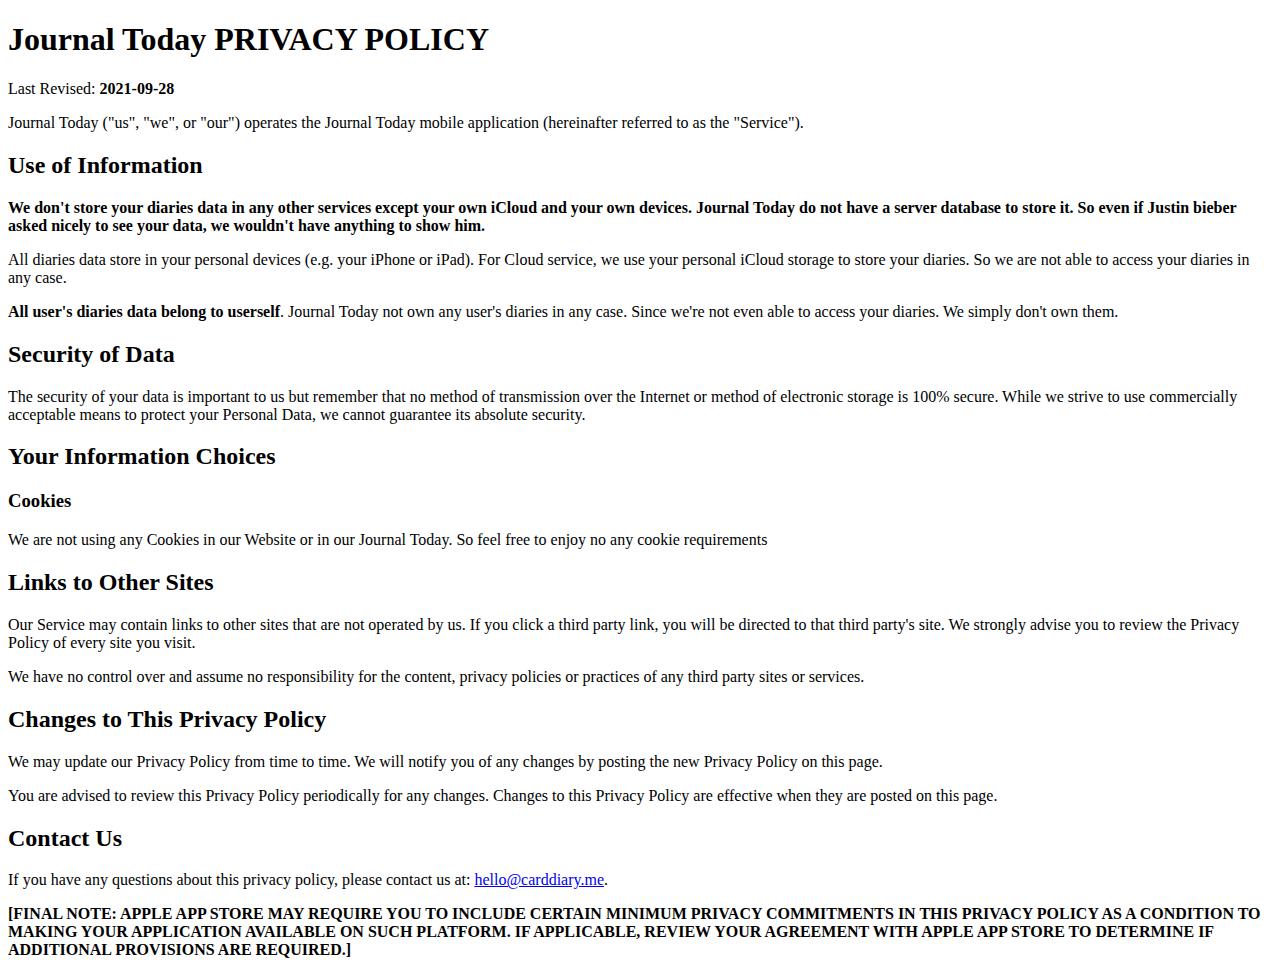
==== index.html @ 985dcaf8 "index" ====
<!DOCTYPE html>
<!-- saved from url=(0042)https://carddiary.me/Privacy%20Policy.html -->
<html><head><meta http-equiv="Content-Type" content="text/html; charset=UTF-8">
  
  
  <meta content="app-id=1586753437" name="apple-itunes-app">
  <meta content="Privacy Policy" name="description">
  <meta content="Diary,Day One,Day One Journal,grid diary,time caps,daygram,orange diary,mori journal,DayOne 2,notes" name="keywords">

  <title>Privacy Policy</title>
  <link href="./Privacy Policy_files/support-82c33156.css" rel="stylesheet" media="all">
</head>

<body class="support support_privacy-page" data-new-gr-c-s-check-loaded="14.1029.0" data-gr-ext-installed=""><div class="container"><h1 id="card-diary-privacy-policy"><strong>Journal Today</strong> PRIVACY POLICY</h1>

<p>Last Revised: <strong>2021-09-28</strong></p>

<p>Journal Today ("us", "we", or "our") operates the Journal Today mobile application (hereinafter referred to as the "Service").</p>

<h2 id="use-of-information">Use of Information</h2>

<p><strong>We don't store your diaries data in any other services except your own iCloud and your own devices. Journal Today do not have a server database to store it. So even if Justin bieber asked nicely to see your data, we wouldn't have anything to show him.</strong></p>

<p>All diaries data store in your personal devices (e.g. your iPhone or iPad). For Cloud service, we use your personal iCloud storage to store your diaries. So we are not able to access your diaries in any case.</p>

<p><strong>All user's diaries data belong to userself</strong>. Journal Today not own any user's diaries in any case. Since we're not even able to access your diaries. We simply don't own them.</p>

<h2>Security of Data</h2>
<p>The security of your data is important to us but remember that no method of transmission over the Internet or method of electronic storage is 100% secure. While we strive to use commercially acceptable means to protect your Personal Data, we cannot guarantee its absolute security.</p>

<h2 id="your-information-choices">Your Information Choices</h2>

<h3 id="cookies">Cookies</h3>

<p>We are not using any Cookies in our Website or in our Journal Today. So feel free to enjoy no any cookie requirements</p>

<h2>Links to Other Sites</h2>
<p>Our Service may contain links to other sites that are not operated by us. If you click a third party link, you will be directed to that third party's site. We strongly advise you to review the Privacy Policy of every site you visit.</p>
<p>We have no control over and assume no responsibility for the content, privacy policies or practices of any third party sites or services.</p>

<h2>Changes to This Privacy Policy</h2>
<p>We may update our Privacy Policy from time to time. We will notify you of any changes by posting the new Privacy Policy on this page.</p>
<p>You are advised to review this Privacy Policy periodically for any changes. Changes to this Privacy Policy are effective when they are posted on this page.</p>

<h2 id="contact-us">Contact Us</h2>

<p>If you have any questions about this privacy policy, please contact us at:  <a href="mailto:hello@carddiary.me" target="_blank">hello@carddiary.me</a>.</p>

<p><strong>[FINAL NOTE: APPLE APP STORE MAY REQUIRE YOU TO INCLUDE CERTAIN MINIMUM PRIVACY COMMITMENTS IN THIS PRIVACY POLICY AS A CONDITION TO MAKING YOUR APPLICATION AVAILABLE ON SUCH PLATFORM. IF APPLICABLE, REVIEW YOUR AGREEMENT WITH APPLE APP STORE TO DETERMINE IF ADDITIONAL PROVISIONS ARE REQUIRED.]</strong></p>
</div>
</body><grammarly-desktop-integration data-grammarly-shadow-root="true"></grammarly-desktop-integration></html>
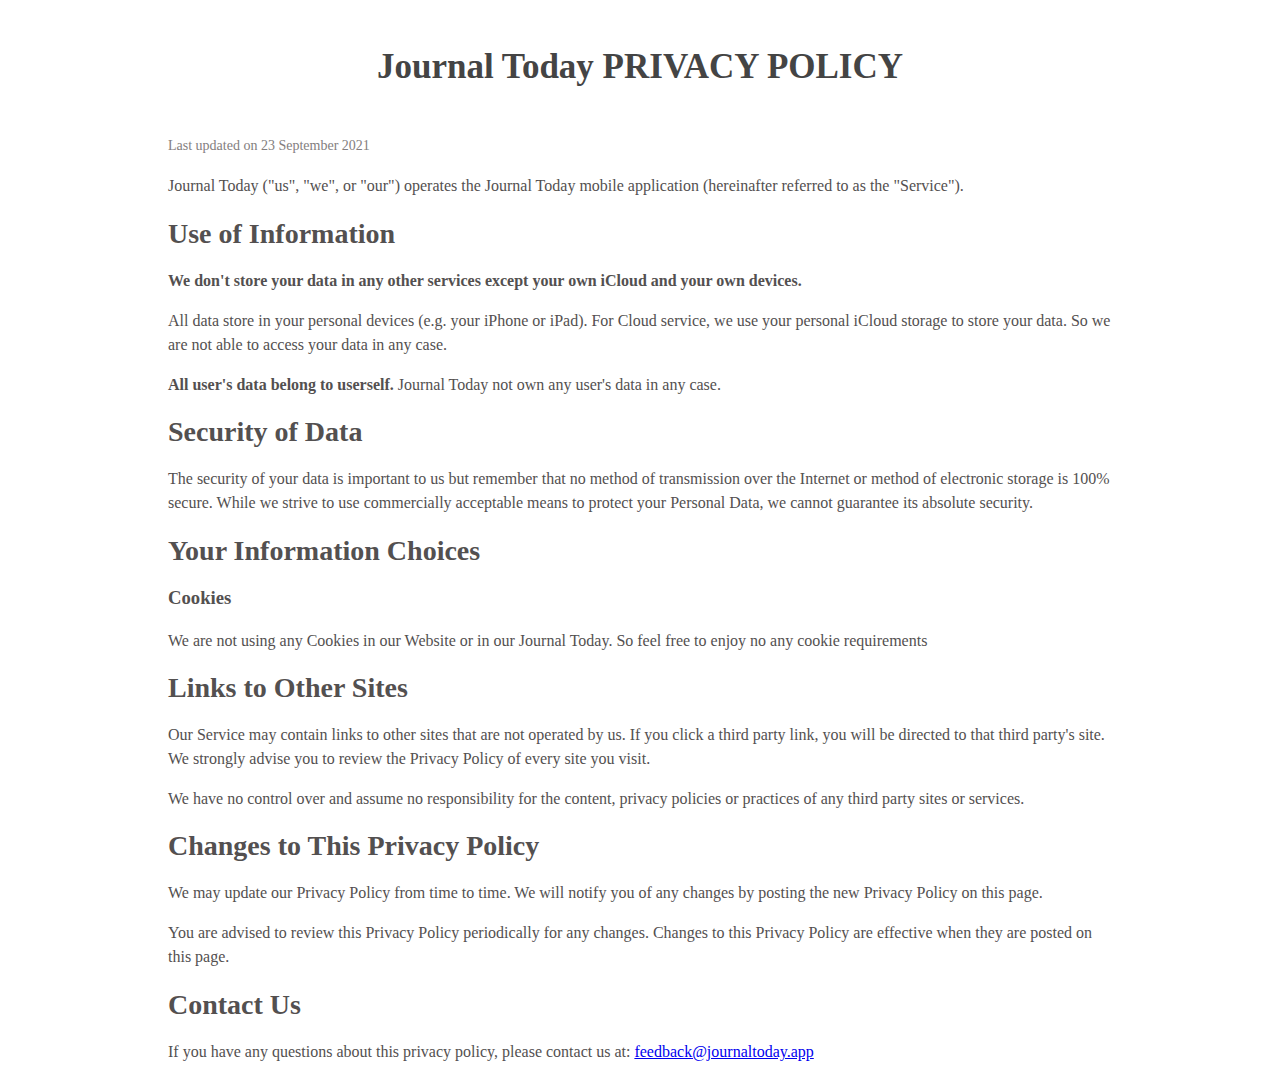
==== commit dd141382: "someupdates" ====
--- a/index.html
+++ b/index.html
@@ -1,51 +1,78 @@
-<!DOCTYPE html>
-<!-- saved from url=(0042)https://carddiary.me/Privacy%20Policy.html -->
-<html><head><meta http-equiv="Content-Type" content="text/html; charset=UTF-8">
-  
-  
-  <meta content="app-id=1586753437" name="apple-itunes-app">
-  <meta content="Privacy Policy" name="description">
-  <meta content="Diary,Day One,Day One Journal,grid diary,time caps,daygram,orange diary,mori journal,DayOne 2,notes" name="keywords">
-
-  <title>Privacy Policy</title>
-  <link href="./Privacy Policy_files/support-82c33156.css" rel="stylesheet" media="all">
-</head>
-
-<body class="support support_privacy-page" data-new-gr-c-s-check-loaded="14.1029.0" data-gr-ext-installed=""><div class="container"><h1 id="card-diary-privacy-policy"><strong>Journal Today</strong> PRIVACY POLICY</h1>
-
-<p>Last Revised: <strong>2021-09-28</strong></p>
-
-<p>Journal Today ("us", "we", or "our") operates the Journal Today mobile application (hereinafter referred to as the "Service").</p>
-
-<h2 id="use-of-information">Use of Information</h2>
-
-<p><strong>We don't store your diaries data in any other services except your own iCloud and your own devices. Journal Today do not have a server database to store it. So even if Justin bieber asked nicely to see your data, we wouldn't have anything to show him.</strong></p>
-
-<p>All diaries data store in your personal devices (e.g. your iPhone or iPad). For Cloud service, we use your personal iCloud storage to store your diaries. So we are not able to access your diaries in any case.</p>
-
-<p><strong>All user's diaries data belong to userself</strong>. Journal Today not own any user's diaries in any case. Since we're not even able to access your diaries. We simply don't own them.</p>
-
-<h2>Security of Data</h2>
-<p>The security of your data is important to us but remember that no method of transmission over the Internet or method of electronic storage is 100% secure. While we strive to use commercially acceptable means to protect your Personal Data, we cannot guarantee its absolute security.</p>
-
-<h2 id="your-information-choices">Your Information Choices</h2>
-
-<h3 id="cookies">Cookies</h3>
-
-<p>We are not using any Cookies in our Website or in our Journal Today. So feel free to enjoy no any cookie requirements</p>
-
-<h2>Links to Other Sites</h2>
-<p>Our Service may contain links to other sites that are not operated by us. If you click a third party link, you will be directed to that third party's site. We strongly advise you to review the Privacy Policy of every site you visit.</p>
-<p>We have no control over and assume no responsibility for the content, privacy policies or practices of any third party sites or services.</p>
-
-<h2>Changes to This Privacy Policy</h2>
-<p>We may update our Privacy Policy from time to time. We will notify you of any changes by posting the new Privacy Policy on this page.</p>
-<p>You are advised to review this Privacy Policy periodically for any changes. Changes to this Privacy Policy are effective when they are posted on this page.</p>
-
-<h2 id="contact-us">Contact Us</h2>
-
-<p>If you have any questions about this privacy policy, please contact us at:  <a href="mailto:hello@carddiary.me" target="_blank">hello@carddiary.me</a>.</p>
-
-<p><strong>[FINAL NOTE: APPLE APP STORE MAY REQUIRE YOU TO INCLUDE CERTAIN MINIMUM PRIVACY COMMITMENTS IN THIS PRIVACY POLICY AS A CONDITION TO MAKING YOUR APPLICATION AVAILABLE ON SUCH PLATFORM. IF APPLICABLE, REVIEW YOUR AGREEMENT WITH APPLE APP STORE TO DETERMINE IF ADDITIONAL PROVISIONS ARE REQUIRED.]</strong></p>
-</div>
-</body><grammarly-desktop-integration data-grammarly-shadow-root="true"></grammarly-desktop-integration></html>+<!DOCTYPE html>
+<html>
+
+<head>
+    <title>Journal Today</title>
+    <style>
+        h1 {
+            color: #444444;
+            text-align: center;
+            font-family: "Times New Roman";
+            font-size: 35px;
+            line-height: 150%;
+            padding: 0.5em;
+        }
+
+        h2 {
+            font-size: 28px;
+        }
+
+        body {
+            font-family: "Trebuchet MS";
+            color: #535050;
+            font-size: 16px;
+            line-height: 150%;
+            padding: 0em 10em;
+        }
+    </style>
+</head>
+
+<body>
+    <header>
+        <h1>Journal Today PRIVACY POLICY</h1>
+    </header>
+
+    <main>
+        <p style="color: rgb(131, 126, 126);font-size: 14px;">Last updated on 23 September 2021</p>
+        <p>Journal Today ("us", "we", or "our") operates the Journal Today mobile application (hereinafter referred to
+            as the "Service").</p>
+        <h2>Use of Information</h2>
+        <p><strong>We don't store your data in any other services except your own iCloud and your own devices.</strong></p>
+
+        <p>All data store in your personal devices (e.g. your iPhone or iPad). For Cloud service, we use your
+            personal iCloud storage to store your data. So we are not able to access your data in any case.</p>
+
+        <p><strong>All user's data belong to userself. </strong>Journal Today not own any user's data in any
+            case.</p>
+
+        <h2>Security of Data</h2>
+        <p>The security of your data is important to us but remember that no method of transmission over the Internet or
+            method of electronic storage is 100% secure. While we strive to use commercially acceptable means to protect
+            your Personal Data, we cannot guarantee its absolute security.</p>
+
+        <h2>Your Information Choices</h2>
+        <h3>Cookies</h3>
+        <p>We are not using any Cookies in our Website or in our Journal Today. So feel free to enjoy no any cookie
+            requirements</p>
+
+        <h2>Links to Other Sites</h2>
+        <p>Our Service may contain links to other sites that are not operated by us. If you click a third party link,
+            you will be directed to that third party's site. We strongly advise you to review the Privacy Policy of
+            every site you visit. </p>
+        <p>We have no control over and assume no responsibility for the content, privacy policies or practices of any
+            third party sites or services.</p>
+        <h2>Changes to This Privacy Policy</h2>
+        <p>We may update our Privacy Policy from time to time. We will notify you of any changes by posting the new
+            Privacy Policy on this page. </p>
+
+        <p>You are advised to review this Privacy Policy periodically for any changes. Changes to this Privacy Policy
+            are effective when they are posted on this page. </p>
+        <h2>Contact Us</h2>
+        <p>If you have any questions about this privacy policy, please contact us at: <a href="feedback@journaltoday.app"
+                target="_blank">feedback@journaltoday.app</a></p>
+
+    </main>
+
+</body>
+
+</html>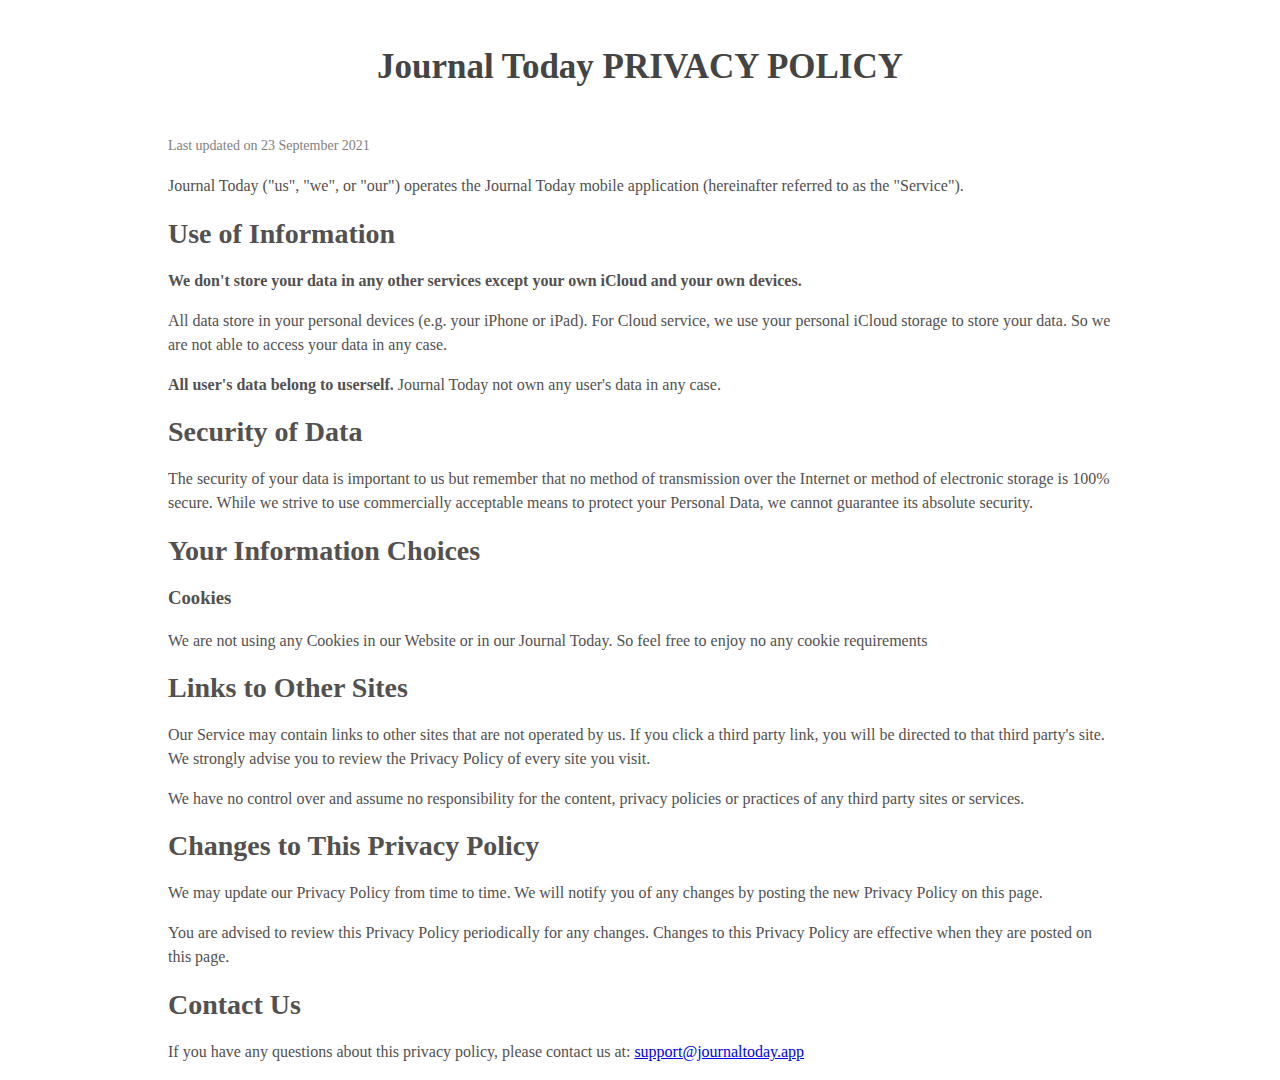
==== commit 446e0127: "support@journaltoday.app" ====
--- a/index.html
+++ b/index.html
@@ -68,8 +68,8 @@
         <p>You are advised to review this Privacy Policy periodically for any changes. Changes to this Privacy Policy
             are effective when they are posted on this page. </p>
         <h2>Contact Us</h2>
-        <p>If you have any questions about this privacy policy, please contact us at: <a href="feedback@journaltoday.app"
-                target="_blank">feedback@journaltoday.app</a></p>
+        <p>If you have any questions about this privacy policy, please contact us at: <a href="support@journaltoday.app"
+                target="_blank">support@journaltoday.app</a></p>
 
     </main>
 
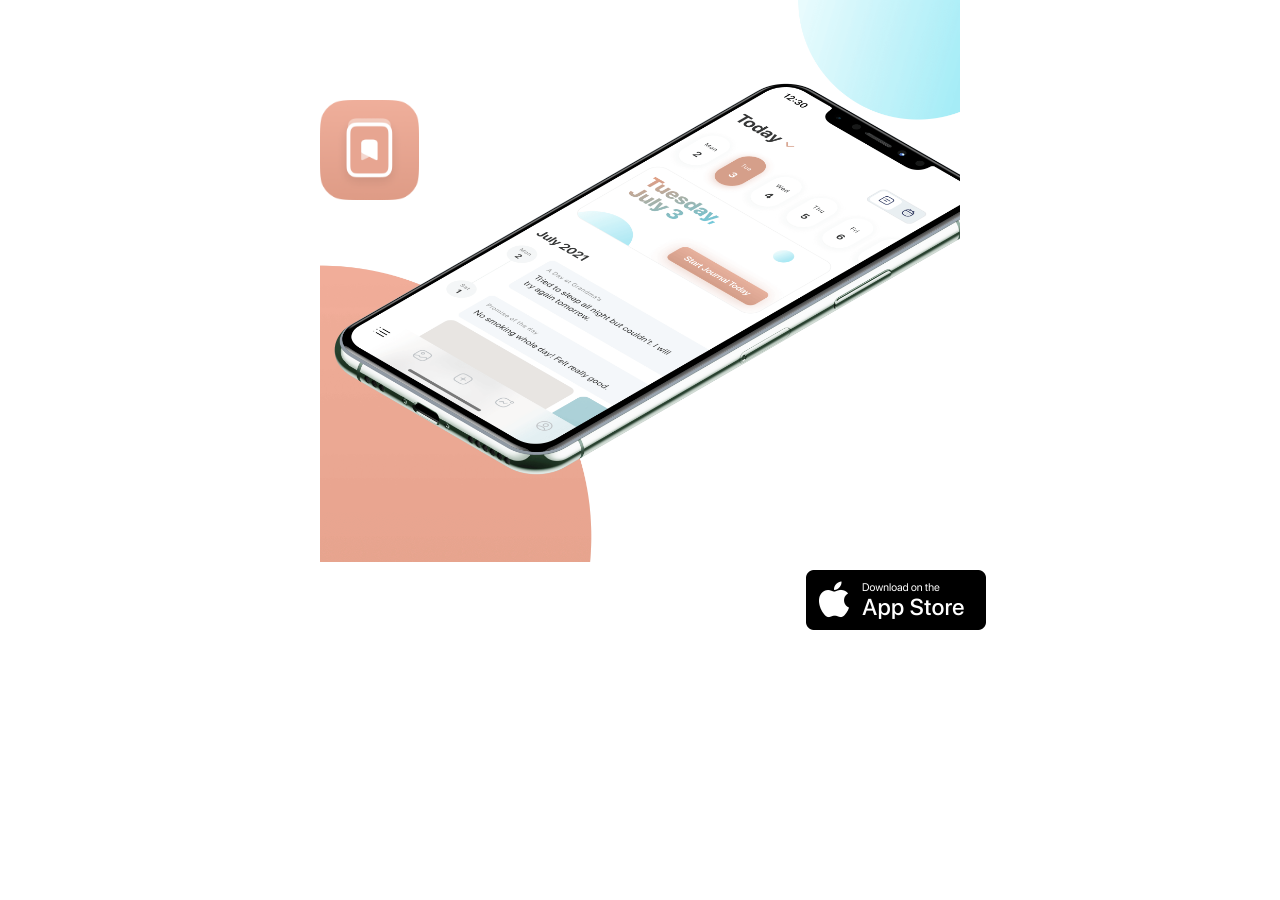
==== commit afdd5e91: "Website update" ====
--- a/index.html
+++ b/index.html
@@ -1,78 +1,61 @@
 <!DOCTYPE html>
 <html>
-
 <head>
     <title>Journal Today</title>
-    <style>
-        h1 {
-            color: #444444;
-            text-align: center;
-            font-family: "Times New Roman";
-            font-size: 35px;
-            line-height: 150%;
-            padding: 0.5em;
-        }
+    <meta http-equiv="Content-Type" content="text/html; charset=UTF-8">
+    <meta name="viewport" content="width=device-width, initial-scale=1.0, maximum-scale=1.0, user-scalable=0">
+    <meta property="og:title" content="Journal Today"/>
+    <meta property="og:image" content="./imgs/screenshot.png"/>
 
-        h2 {
-            font-size: 28px;
-        }
+    <!-- Description -->
+    <meta name="author" content="Journal Today"/>
+    <meta name="keywords"  content="journal,today,days,moments,countdown,iOS,iPhone,app,mobile,full page,landing page,design,memories,events"/>
+    <meta name="Resource-type" content="Document"/>
+    
+    <!-- Open Graph data -->        
+    <meta property="og:site_name" content="Journal Today"/>
+    <meta property="og:title" content="Journal Today" />
+    <meta property="og:image" content="./imgs/screenshot.png" />
+    <meta property="og:type" content="website" />
+    <meta property="og:url" content="https://journaltoday.app" />
 
-        body {
-            font-family: "Trebuchet MS";
-            color: #535050;
-            font-size: 16px;
-            line-height: 150%;
-            padding: 0em 10em;
-        }
-    </style>
+    <!-- Twitter -->    
+    <meta name="twitter:card" content="summary">
+    <meta name="twitter:title" content="Journal Today">
+    <meta name="twitter:url" content="https://journaltoday.app">
+    <meta name="twitter:image" content="./imgs/screenshot.png">
+
+    <!-- Icons -->          
+    <link rel="shortcut icon" href="./imgs/favicon_io/favicon.ico" />
+    <link href="./imgs/screenshot.png" type="image/png" rel="image_src">
+    <link href="https://journaltoday.app" rel="canonical">
+    
+    <link rel="apple-touch-icon" href="./imgs/favicon_io/apple-touch-icon.png">
+    <link rel="icon" type="image/png" sizes="512x512"  href="./imgs/favicon_io/android-icon-512x512.png">
+    <link rel="icon" type="image/png" sizes="192x192"  href="./imgs/favicon_io/android-icon-192x192.png">
+    <link rel="icon" type="image/png" sizes="32x32" href="./imgs/favicon_io/favicon-32x32.png">
+    <link rel="icon" type="image/png" sizes="16x16" href="./imgs/favicon_io/favicon-16x16.png">
+    <meta name="theme-color" content="#ffffff">
+
+
+    <link rel="stylesheet" href="style.css">
 </head>
-
 <body>
-    <header>
-        <h1>Journal Today PRIVACY POLICY</h1>
-    </header>
-
-    <main>
-        <p style="color: rgb(131, 126, 126);font-size: 14px;">Last updated on 23 September 2021</p>
-        <p>Journal Today ("us", "we", or "our") operates the Journal Today mobile application (hereinafter referred to
-            as the "Service").</p>
-        <h2>Use of Information</h2>
-        <p><strong>We don't store your data in any other services except your own iCloud and your own devices.</strong></p>
-
-        <p>All data store in your personal devices (e.g. your iPhone or iPad). For Cloud service, we use your
-            personal iCloud storage to store your data. So we are not able to access your data in any case.</p>
-
-        <p><strong>All user's data belong to userself. </strong>Journal Today not own any user's data in any
-            case.</p>
-
-        <h2>Security of Data</h2>
-        <p>The security of your data is important to us but remember that no method of transmission over the Internet or
-            method of electronic storage is 100% secure. While we strive to use commercially acceptable means to protect
-            your Personal Data, we cannot guarantee its absolute security.</p>
-
-        <h2>Your Information Choices</h2>
-        <h3>Cookies</h3>
-        <p>We are not using any Cookies in our Website or in our Journal Today. So feel free to enjoy no any cookie
-            requirements</p>
-
-        <h2>Links to Other Sites</h2>
-        <p>Our Service may contain links to other sites that are not operated by us. If you click a third party link,
-            you will be directed to that third party's site. We strongly advise you to review the Privacy Policy of
-            every site you visit. </p>
-        <p>We have no control over and assume no responsibility for the content, privacy policies or practices of any
-            third party sites or services.</p>
-        <h2>Changes to This Privacy Policy</h2>
-        <p>We may update our Privacy Policy from time to time. We will notify you of any changes by posting the new
-            Privacy Policy on this page. </p>
-
-        <p>You are advised to review this Privacy Policy periodically for any changes. Changes to this Privacy Policy
-            are effective when they are posted on this page. </p>
-        <h2>Contact Us</h2>
-        <p>If you have any questions about this privacy policy, please contact us at: <a href="support@journaltoday.app"
-                target="_blank">support@journaltoday.app</a></p>
-
-    </main>
+    <div id="wrap"> 
+        <div id="app_img"><img id="app_img_real" src="./imgs/screenshot.png"></div>
+        <div class="top_line"></div>
+        <div class="inner_wrap">
+            
+            <div id="top"><img src="./imgs/logo.png" width="100" height="100"></div>
+            <div id="middle"> 
+                <div id="app_download">
+                    <div class="appstore"><a href="https://apps.apple.com/app/id1586753437" target="_blank"><img src="./imgs/download_appstore.png"></a></div>
+                </div>
+                
+            </div>
+        </div>
+    </div>
 
 </body>
-
-</html>+</html>
+    --- a/style.css
+++ b/style.css
@@ -0,0 +1,99 @@
+
+html {overflow-x:hidden;}
+body {
+    background-color: #fff;
+    margin: 0;
+    padding:0;
+    color:#2B2B2B;
+    width:100%; height:100%;
+    position: fixed;
+}
+
+h1{ margin:0; }
+a { color:#2B2B2B; }
+a:hover { color:#00bcd4; }
+textarea:focus, input:focus{ outline: none; }
+
+::-webkit-scrollbar { 
+    /*display: none; */
+}
+::-webkit-input-placeholder {
+  color: #44484a;
+}
+::-moz-selection {
+   background-color: #000;
+   color: #fff;
+}
+::selection {
+    background-color: #000;
+    color: #fff;
+}
+
+#wrap .top_line {width:100%; height:5px; background-color: #65DCFF; z-index: 2; display: none;}
+#top {
+  position: absolute; 
+  left: 25%;
+  margin-top: 100px;
+}
+#top img { width:99%; }
+#middle { position: fixed; top:50%; margin-top:-200px; left:8%; width:100%; z-index: 1;}
+
+
+#app_download {margin-top:100px; }
+#app_download img {height:auto;}
+#app_download .appstore {
+  position: absolute;
+  left: 55%;
+  top: 320%;
+}
+
+#app_img_real {
+    position: absolute;
+    top: 50%;
+    left: 25%;
+    width: 50%;
+}
+
+
+@media screen and (max-width: 320px) and (min-width: 0px) {
+  body {height:auto;}
+
+  #top {
+    position: absolute; 
+    left: 25%;
+    margin-top: 100px;
+  }
+  
+
+
+  #top img { width:110px; }
+  #middle { left:20px; position: absolute; top:auto; margin-top:60px;}
+  #middle #main_txt img {width:250px;}
+  
+  #app_download {margin-top:20px; }
+  #app_download img {width:130px; }
+  
+}
+
+@media screen and (max-width: 1024px) and (min-width: 321px) {
+  body {height:auto;}
+  
+  #top {position: absolute; margin : 8% 0 0 5%;}
+  #top img { width:65%; }
+
+  #middle {position: absolute; top:auto;left:5%; margin-top:23%;}
+  #middle #main_txt img {width:65%;}
+  
+  #app_download {margin-top:7%; }
+  #app_download img { width:160px;}
+
+
+}
+
+
+@media screen and (min-width: 1025px){
+  body {height:auto;}
+  
+  #app_download img {width:180px;}
+
+}
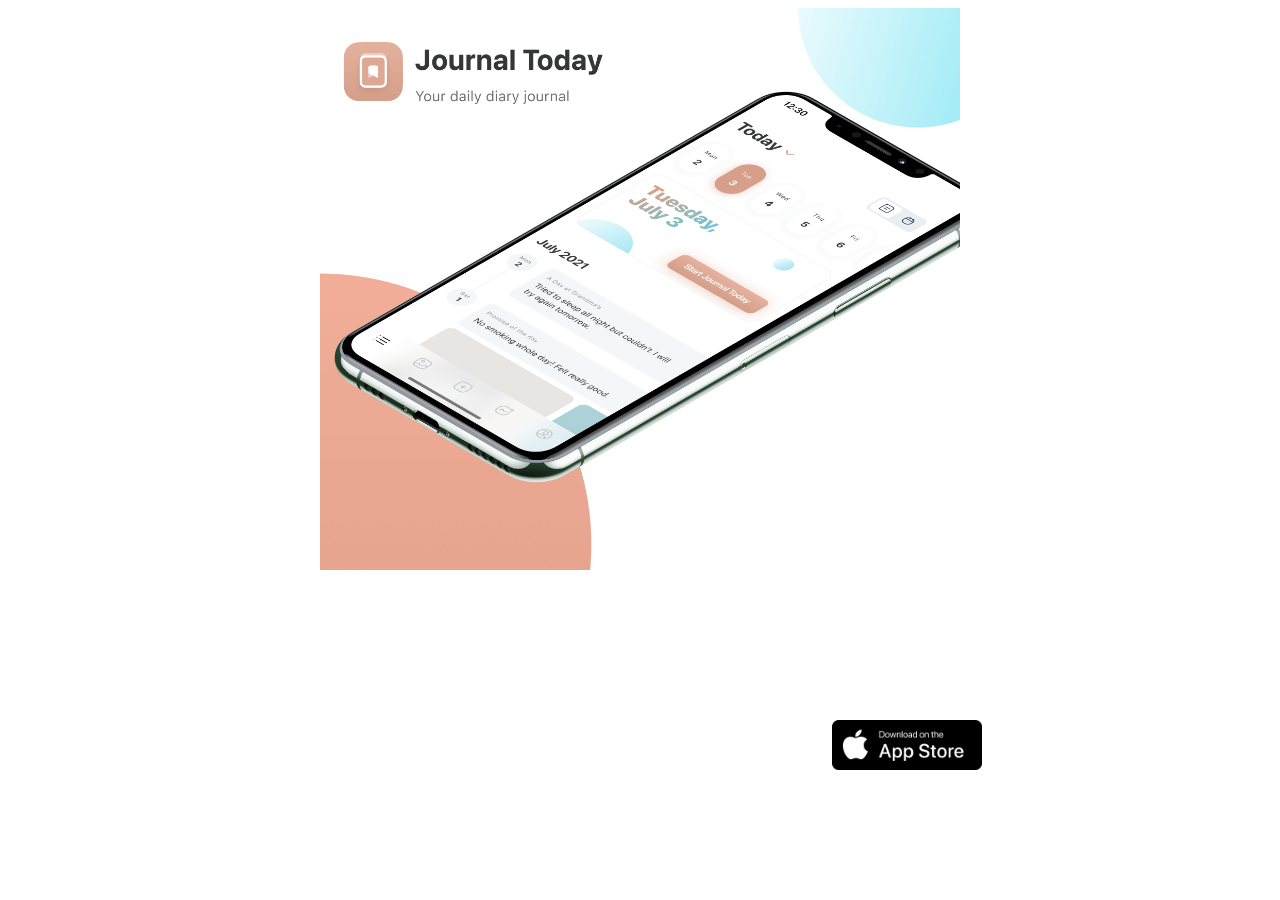
==== commit 1980c53b: "update website" ====
--- a/index.html
+++ b/index.html
@@ -38,22 +38,29 @@
     <meta name="theme-color" content="#ffffff">
 
 
-    <link rel="stylesheet" href="style.css">
+
+    <style type="text/css">
+        #app_img {
+            position: absolute;
+            left: 25%;
+            width: 50%;
+        }
+
+        #app_download {
+            position: absolute;
+            width: 150px;
+            left: 65%;
+            top: 80%;
+            z-index: 10;
+        }
+
+    </style>
 </head>
 <body>
     <div id="wrap"> 
-        <div id="app_img"><img id="app_img_real" src="./imgs/screenshot.png"></div>
-        <div class="top_line"></div>
-        <div class="inner_wrap">
-            
-            <div id="top"><img src="./imgs/logo.png" width="100" height="100"></div>
-            <div id="middle"> 
-                <div id="app_download">
-                    <div class="appstore"><a href="https://apps.apple.com/app/id1586753437" target="_blank"><img src="./imgs/download_appstore.png"></a></div>
-                </div>
-                
-            </div>
-        </div>
+        <div ><img id="app_img" src="./imgs/screenshot.png"></div>
+        <div class="appstore"><a href="https://apps.apple.com/app/id1586753437" target="_blank"><img id="app_download" src="./imgs/download_appstore.png"></a></div>
+        
     </div>
 
 </body>
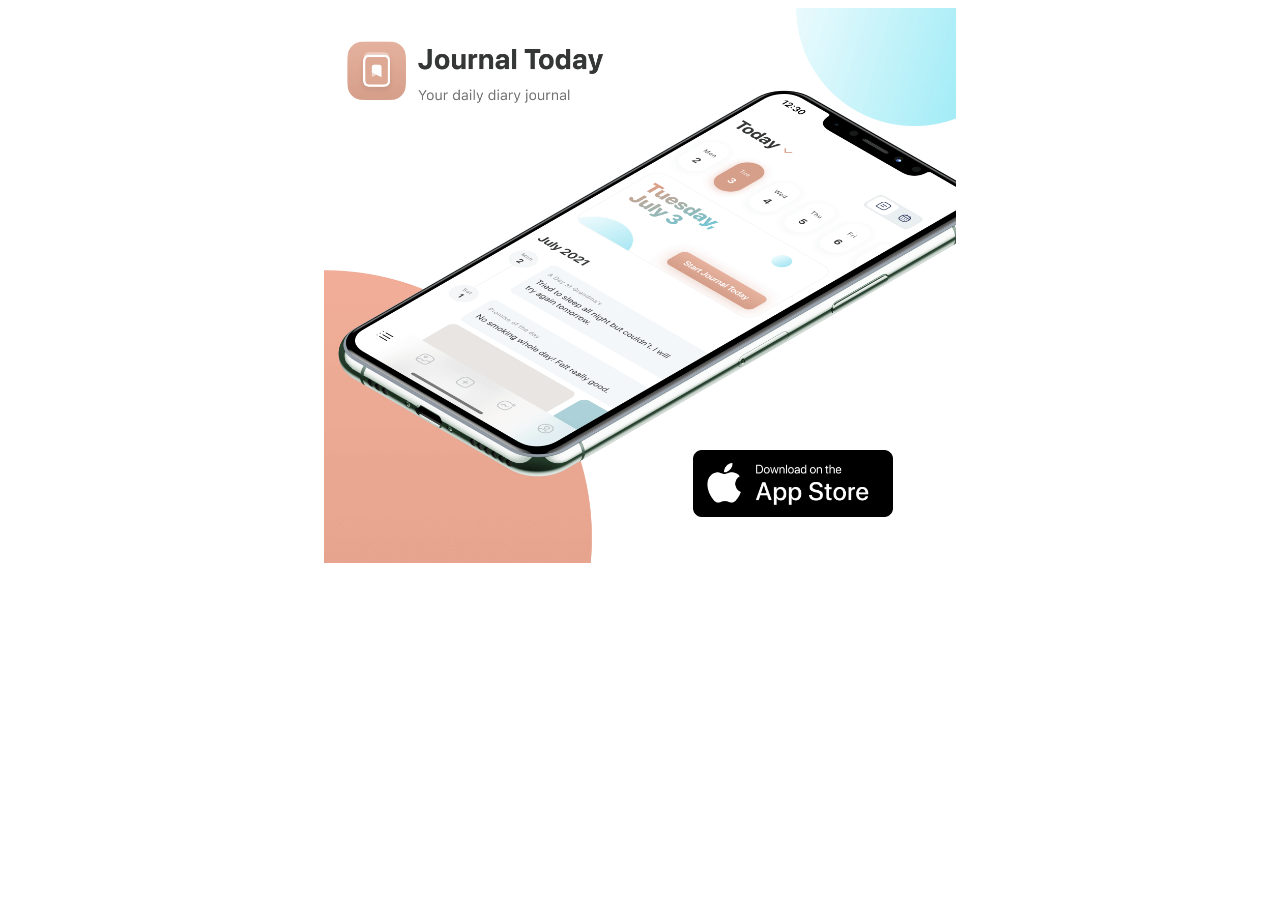
==== commit e54be543: "update" ====
--- a/index.html
+++ b/index.html
@@ -41,28 +41,30 @@
 
     <style type="text/css">
         #app_img {
-            position: absolute;
+            position: relative;
             left: 25%;
             width: 50%;
+            z-index: 0;
         }
-
-        #app_download {
-            position: absolute;
-            width: 150px;
-            left: 65%;
-            top: 80%;
+        #appstore {
+            position: relative;
+            float: right;
             z-index: 10;
+            margin-right: 30%;
+            margin-top: 35%;
         }
 
     </style>
 </head>
 <body>
     <div id="wrap"> 
-        <div ><img id="app_img" src="./imgs/screenshot.png"></div>
-        <div class="appstore"><a href="https://apps.apple.com/app/id1586753437" target="_blank"><img id="app_download" src="./imgs/download_appstore.png"></a></div>
-        
+        <div ><img id="app_img" src="./imgs/screenshot.png">
+    
+            <div id="appstore"><a href="https://apps.apple.com/app/id1586753437" target="_blank">
+                <img id="app_download" src="./imgs/download_appstore.png" width="200px"></a>
+            </div>
+        </div>
     </div>
-
 </body>
 </html>
     